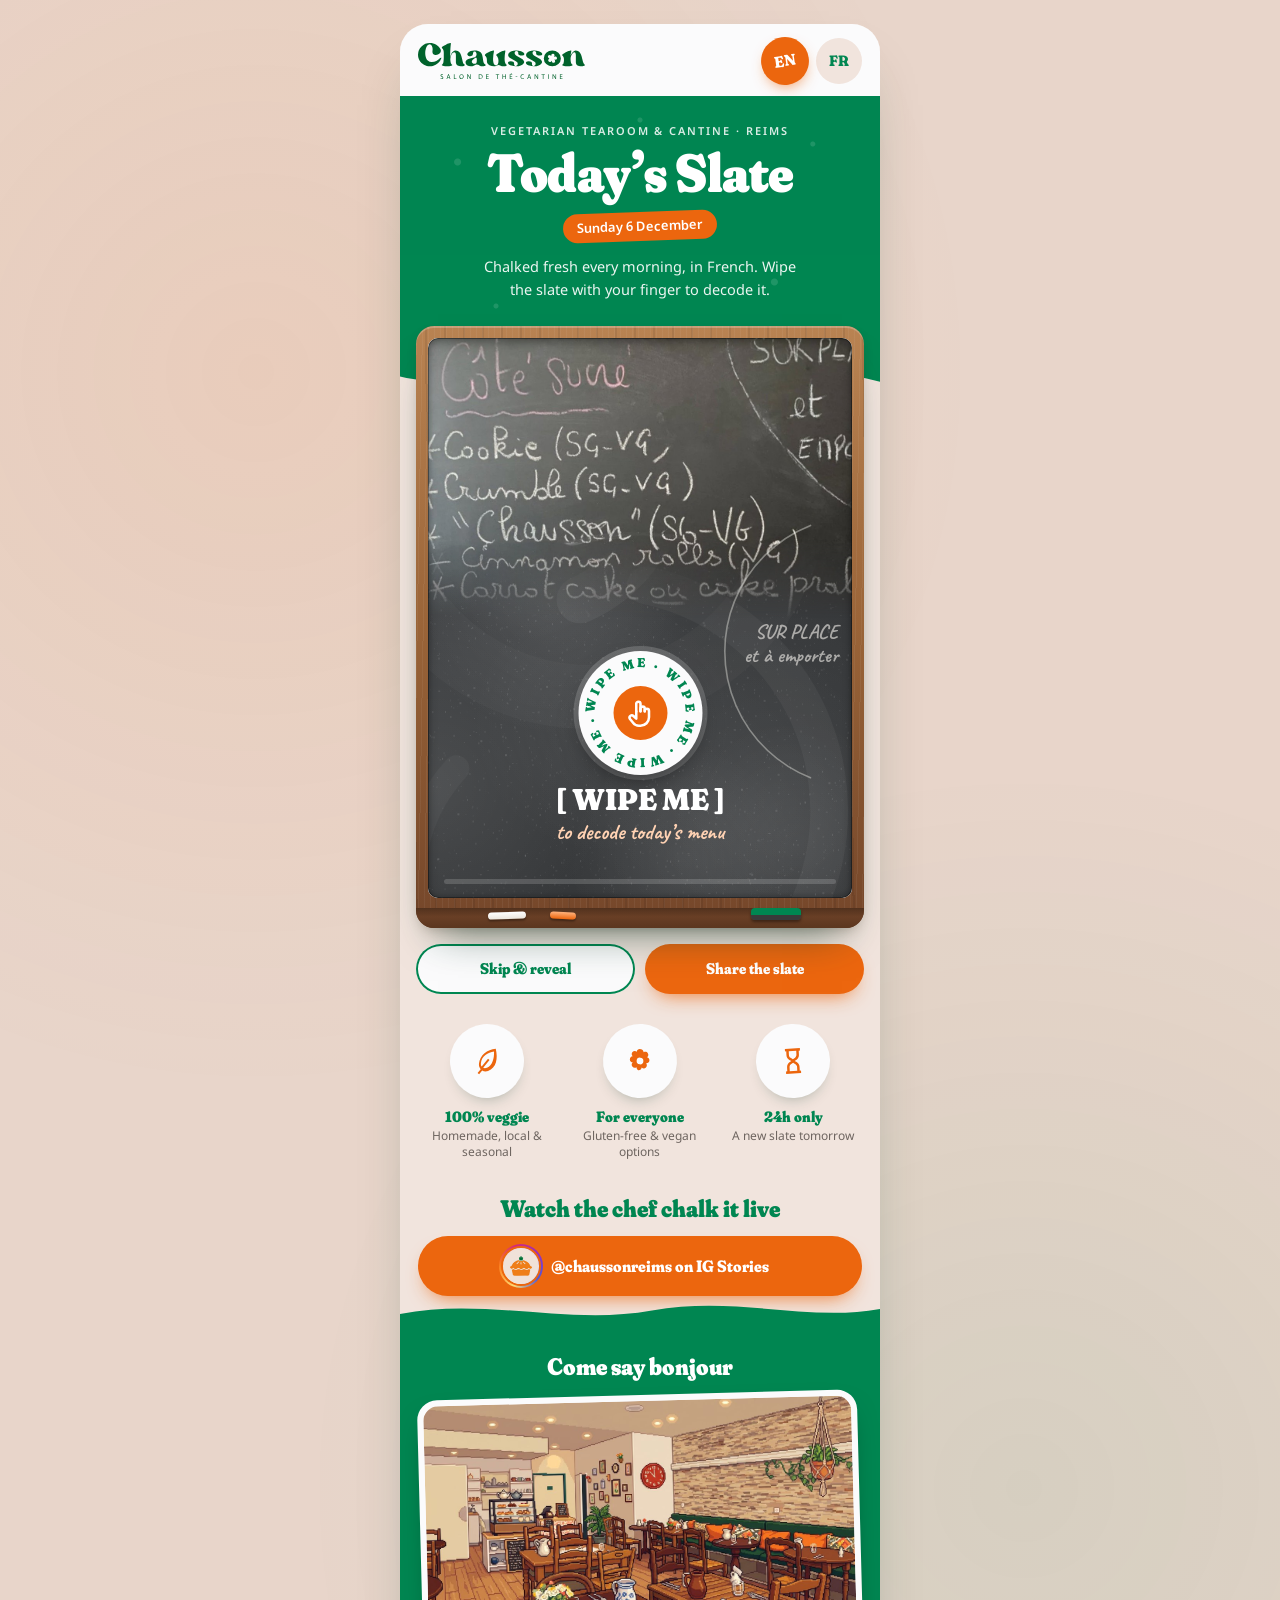
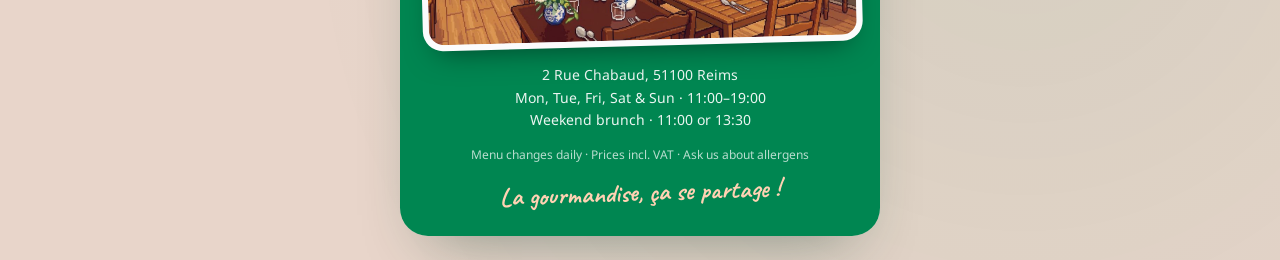
==== chausson/index.html @ 01056218 "Add files via upload" ====
<!DOCTYPE html>
<html lang="en">
<head>
    <meta charset="UTF-8">
    <meta name="viewport" content="width=device-width, initial-scale=1.0, viewport-fit=cover">
    <meta name="theme-color" content="#008651">
    <meta name="description" content="Chausson Reims — wipe the slate to decode today's handwritten vegetarian menu, in English and French.">
    <title>Chausson Reims — Chalkboard Decoder</title>

    <meta property="og:title" content="Chausson Reims — Today's Slate, Decoded">
    <meta property="og:description" content="Our menu is chalked fresh every morning. Wipe the slate to reveal it.">
    <meta property="og:type" content="website">
    <meta property="og:image" content="assets/cafe-illustration.jpg">

    <!-- SEO: tells Google this page belongs to a vegetarian café in Reims, with its menu, address and opening hours -->
    <script type="application/ld+json">
    {
        "@context": "https://schema.org",
        "@type": "CafeOrCoffeeShop",
        "name": "Chausson",
        "description": "Vegetarian tearoom and cantine in Reims. Homemade, local and seasonal food with vegan and gluten-free options. The menu changes every day.",
        "url": "https://chausson-reims.fr",
        "logo": "assets/logo-chausson.svg",
        "image": "assets/cafe-illustration.jpg",
        "servesCuisine": ["Vegetarian", "Vegan", "Gluten-free", "Brunch"],
        "address": {
            "@type": "PostalAddress",
            "streetAddress": "2 Rue Chabaud",
            "postalCode": "51100",
            "addressLocality": "Reims",
            "addressCountry": "FR"
        },
        "openingHoursSpecification": [{
            "@type": "OpeningHoursSpecification",
            "dayOfWeek": ["Monday", "Tuesday", "Friday", "Saturday", "Sunday"],
            "opens": "11:00",
            "closes": "19:00"
        }],
        "sameAs": ["https://www.instagram.com/chaussonreims/"],
        "hasMenu": {
            "@type": "Menu",
            "name": "Today's slate / L'ardoise du jour",
            "inLanguage": ["en", "fr"]
        }
    }
    </script>

    <link rel="icon" type="image/png" href="assets/favicon.png">
    <link rel="apple-touch-icon" href="assets/apple-touch-icon.png">

    <!-- Preload today's slate photo so it is ready before the first wipe -->
    <link rel="preload" as="image" href="assets/board-today.jpg">

    <!-- Fonts: Fraunces (soft, chunky retro serif — close to Chausson's display type) + Noto Sans (Chausson's body font) + Caveat (chalk handwriting) -->
    <link rel="preconnect" href="https://fonts.googleapis.com">
    <link rel="preconnect" href="https://fonts.gstatic.com" crossorigin>
    <link href="https://fonts.googleapis.com/css2?family=Caveat:wght@600;700&family=Fraunces:opsz,wght,SOFT,WONK@9..144,600..900,100,1&family=Noto+Sans:wght@400;500;600;700&display=swap" rel="stylesheet">

    <link rel="stylesheet" href="style.css">
</head>
<body>
    <main class="page" id="menu-campaign">

        <!-- ============ TOP BAR ============ -->
        <header class="topbar">
            <a class="logo" href="https://chausson-reims.fr" target="_blank" rel="noopener noreferrer">
                <img class="logo-img" src="assets/logo-chausson.svg" width="320" height="69" alt="Chausson — Salon de thé · Cantine">
            </a>

            <div class="lang-switch" role="group" aria-label="Language / Langue">
                <button type="button" class="lang-btn" data-lang="en" aria-pressed="true">EN</button>
                <button type="button" class="lang-btn" data-lang="fr" aria-pressed="false">FR</button>
            </div>
        </header>

        <!-- ============ HERO ============ -->
        <section class="hero">
            <p class="hero-kicker" data-i18n="eyebrow">Vegetarian tearoom &amp; cantine · Reims</p>
            <h1 class="hero-title" data-i18n="heroTitle">Today's Slate</h1>
            <p class="hero-date" id="today-date"></p>
            <p class="hero-text" id="board-instruction" data-i18n="instruction">
                Chalked fresh every morning, in French. Wipe the slate with your finger to decode it.
            </p>
            <svg class="hero-wave" viewBox="0 0 400 40" preserveAspectRatio="none" aria-hidden="true">
                <path d="M0 0 H400 V18 C 340 42, 270 6, 200 22 C 130 38, 60 4, 0 24 Z" fill="currentColor"/>
            </svg>
        </section>

        <!-- ============ CHALKBOARD ============ -->
        <section class="board-section" aria-labelledby="board-instruction">
            <div class="board-frame">
                <div class="scratch-container" id="scratch-container">

                    <!-- Revealed layer: digital menu (rendered in both languages by script.js) -->
                    <div class="secret-menu-content" id="secret-menu" aria-live="polite"></div>

                    <!-- Chalk layer -->
                    <canvas id="scratch-canvas" role="img" aria-label="Slate covered in handwritten French. Wipe to reveal the menu."></canvas>

                    <!-- Wipe hint: rotating sticker (same idea as Chausson's "Réservation" badge) -->
                    <div class="wipe-hint" id="wipe-hint" aria-hidden="true">
                        <div class="hint-sticker">
                            <svg class="hint-ring" viewBox="0 0 120 120">
                                <defs>
                                    <path id="ring-path" d="M60,60 m-44,0 a44,44 0 1,1 88,0 a44,44 0 1,1 -88,0"/>
                                </defs>
                                <text>
                                    <textPath href="#ring-path" startOffset="0" textLength="272" lengthAdjust="spacing" data-i18n="ringText">WIPE ME · WIPE ME · WIPE ME · </textPath>
                                </text>
                            </svg>
                            <span class="hint-finger">
                                <svg viewBox="0 0 24 24" width="34" height="34" fill="none" stroke="currentColor" stroke-width="1.8" stroke-linecap="round" stroke-linejoin="round">
                                    <path d="M9 11V5.5a1.5 1.5 0 0 1 3 0V11"/>
                                    <path d="M12 10.5V9a1.5 1.5 0 0 1 3 0v2"/>
                                    <path d="M15 10.5a1.5 1.5 0 0 1 3 0V15a6 6 0 0 1-6 6h-1.2a5 5 0 0 1-3.9-1.9L4.6 16.2a1.6 1.6 0 0 1 2.4-2.1L9 16V11"/>
                                </svg>
                            </span>
                        </div>
                        <span class="hint-main" data-i18n="hintMain">[ WIPE ME ]</span>
                        <span class="hint-sub" data-i18n="hintSub">to decode today's menu</span>
                    </div>

                    <!-- Decoded stamp -->
                    <div class="decoded-stamp" id="decoded-stamp" aria-hidden="true">
                        <span data-i18n="decoded">Decoded!</span>
                    </div>

                    <!-- Wipe progress -->
                    <div class="wipe-progress" aria-hidden="true">
                        <span class="wipe-progress-bar" id="progress-bar"></span>
                    </div>
                </div>

                <div class="chalk-tray" aria-hidden="true">
                    <span class="chalk chalk--white"></span>
                    <span class="chalk chalk--orange"></span>
                    <span class="eraser"></span>
                </div>
            </div>

            <div class="board-actions">
                <button type="button" class="btn btn-outline" id="reveal-btn" data-i18n="revealBtn">Skip &amp; reveal</button>
                <button type="button" class="btn btn-outline is-hidden" id="reset-btn" data-i18n="resetBtn">Wipe again</button>
                <button type="button" class="btn btn-orange" id="share-btn" data-i18n="shareBtn">Share the slate</button>
            </div>
        </section>

        <!-- ============ STICKERS ============ -->
        <section class="perks" aria-label="Chausson">
            <div class="perk">
                <span class="perk-badge" aria-hidden="true">
                    <svg viewBox="0 0 24 24" width="30" height="30" fill="currentColor"><path d="M20 3c-7 0-13 3.5-14.6 10.4-.5 2 .1 3.6.9 4.6L3.5 20.8l1.1 1.1 2.8-2.8c1 .8 2.6 1.4 4.6.9C18.9 18.4 21 11 20 3zm-8.6 14.4c-1.3.3-2.3.1-3-.3l5.7-5.7-1.1-1.1-5.7 5.7c-.4-.7-.6-1.7-.3-3C8.3 7.6 13.4 5.2 18.4 5c-.4 5.6-2.4 10.9-7 12.4z"/></svg>
                </span>
                <p class="perk-title" data-i18n="perk1Title">100% veggie</p>
                <p class="perk-text" data-i18n="perk1Text">Homemade, local &amp; seasonal</p>
            </div>
            <div class="perk">
                <span class="perk-badge" aria-hidden="true">
                    <svg viewBox="0 0 24 24" width="30" height="30" fill="currentColor"><path d="M12 2.5c1.3 0 2.3 1 2.4 2.3 1.1-.8 2.6-.6 3.4.5.8 1.1.6 2.5-.4 3.4 1.3.2 2.2 1.3 2.1 2.6-.1 1.3-1.2 2.3-2.5 2.2.9.9 1 2.4.1 3.4-.9 1-2.4 1.1-3.4.2 0 1.3-1.1 2.4-2.4 2.4H12c-1.3 0-2.4-1.1-2.4-2.4-1 .9-2.5.8-3.4-.2-.9-1-.8-2.5.1-3.4-1.3.1-2.4-.9-2.5-2.2-.1-1.3.8-2.4 2.1-2.6-1-.9-1.2-2.3-.4-3.4.8-1.1 2.3-1.3 3.4-.5.1-1.3 1.1-2.3 2.4-2.3H12zm0 6.8a2.7 2.7 0 1 0 0 5.4 2.7 2.7 0 0 0 0-5.4z"/></svg>
                </span>
                <p class="perk-title" data-i18n="perk2Title">For everyone</p>
                <p class="perk-text" data-i18n="perk2Text">Gluten-free &amp; vegan options</p>
            </div>
            <div class="perk">
                <span class="perk-badge" aria-hidden="true">
                    <svg viewBox="0 0 24 24" width="30" height="30" fill="currentColor"><path d="M6 2h12v2h-1v3.2c0 1.6-.8 3-2.1 3.9L13.3 12l1.6.9c1.3.9 2.1 2.3 2.1 3.9V20h1v2H6v-2h1v-3.2c0-1.6.8-3 2.1-3.9l1.6-.9-1.6-.9C7.8 10.2 7 8.8 7 7.2V4H6V2zm3 2v3.2c0 .9.5 1.7 1.2 2.2L12 10.6l1.8-1.2c.7-.5 1.2-1.3 1.2-2.2V4H9zm3 9.4-1.8 1.2c-.7.5-1.2 1.3-1.2 2.2V20h6v-3.2c0-.9-.5-1.7-1.2-2.2L12 13.4z"/></svg>
                </span>
                <p class="perk-title" data-i18n="perk3Title">24h only</p>
                <p class="perk-text" data-i18n="perk3Text">A new slate tomorrow</p>
            </div>
        </section>

        <!-- ============ INSTAGRAM CTA ============ -->
        <section class="cta">
            <h2 class="cta-title" data-i18n="ctaTitle">Watch the chef chalk it live</h2>
            <a href="https://www.instagram.com/chaussonreims/" class="btn btn-orange btn-wide instagram-link" target="_blank" rel="noopener noreferrer">
                <span class="ig-avatar" aria-hidden="true">
                    <img src="assets/chausson-pie.png" width="40" height="40" alt="">
                </span>
                <span data-i18n="igLink">@chaussonreims on IG Stories</span>
            </a>
        </section>

        <!-- ============ FOOTER ============ -->
        <footer class="footer">
            <svg class="footer-wave" viewBox="0 0 400 40" preserveAspectRatio="none" aria-hidden="true">
                <path d="M0 40 V20 C 70 0, 140 34, 210 16 C 280 -2, 340 30, 400 14 V40 Z" fill="currentColor"/>
            </svg>
            <div class="footer-inner">
                <p class="footer-title" data-i18n="visitTitle">Come say bonjour</p>
                <figure class="cafe-card">
                    <img src="assets/cafe-illustration.jpg" width="1200" height="670" loading="lazy" alt="Illustration of the Chausson dining room: wooden tables, green banquette with orange cushions, vintage crockery and a chalkboard by the counter.">
                </figure>
                <p class="footer-line">2 Rue Chabaud, 51100 Reims</p>
                <p class="footer-line" data-i18n="hours">Mon, Tue, Fri, Sat &amp; Sun · 11:00–19:00</p>
                <p class="footer-line" data-i18n="brunch">Weekend brunch · 11:00 or 13:30</p>
                <p class="footer-note" data-i18n="footnote">Menu changes daily · Prices incl. VAT · Ask us about allergens</p>
                <p class="footer-tagline" data-i18n="tagline">La gourmandise, ça se partage !</p>
            </div>
        </footer>
    </main>

    <div class="toast" id="toast" role="status" aria-live="polite"></div>

    <script src="script.js"></script>
</body>
</html>
---- chausson/style.css ----
/* =========================================================
   CHAUSSON REIMS — Chalkboard Decoder
   Visual identity matched to chausson-reims.fr:
   brand green · orange stickers · blush background ·
   chunky retro serif · wavy edges · vintage kitsch warmth
   ========================================================= */

/* ---------- Brand tokens ---------- */
:root {
    --green: #008651;          /* Chausson logo & headings */
    --green-dark: #006b41;
    --green-deep: #0d3b2a;
    --orange: #ec660e;         /* Chausson buttons & icons */
    --orange-dark: #cf540a;
    --terracotta: #c4683a;
    --blush: #f1e4dd;          /* Chausson section / footer background */
    --blush-deep: #e8d5ca;
    --cream: #fbfbfc;          /* Chausson page background */
    --paper: #fffaf6;
    --ink: #434343;            /* Chausson body text */
    --ink-soft: #6e6560;
    --line: rgba(0, 134, 81, 0.18);

    --wood-light: #b98352;
    --wood-mid: #9a6438;
    --wood-dark: #74462a;

    --font-display: "Fraunces", "Cooper Black", "Georgia", serif;
    --font-body: "Noto Sans", -apple-system, BlinkMacSystemFont, "Segoe UI", Roboto, sans-serif;
    --font-hand: "Caveat", "Segoe Script", "Bradley Hand", cursive;

    --ease-out: cubic-bezier(0.22, 1, 0.36, 1);
    --ease-bounce: cubic-bezier(0.34, 1.56, 0.64, 1);

    /* Slate height while covered: tall enough to feel like a board,
       short enough that the page can still be scrolled around it */
    --board-h: clamp(440px, 64vh, 560px);

    --safe-top: env(safe-area-inset-top, 0px);
    --safe-bottom: env(safe-area-inset-bottom, 0px);
    --safe-left: env(safe-area-inset-left, 0px);
    --safe-right: env(safe-area-inset-right, 0px);
}

/* ---------- Reset ---------- */
*,
*::before,
*::after {
    box-sizing: border-box;
    margin: 0;
    padding: 0;
}

html {
    -webkit-text-size-adjust: 100%;
    text-size-adjust: 100%;
    overflow-x: hidden;
    background: var(--blush);
}

body {
    width: 100%;
    max-width: 100%;
    min-height: 100vh;
    min-height: 100dvh;
    overflow-x: hidden;
    background: var(--blush);
    color: var(--ink);
    font-family: var(--font-body);
    font-size: 16px;
    line-height: 1.55;
    -webkit-font-smoothing: antialiased;
    -moz-osx-font-smoothing: grayscale;
    -webkit-tap-highlight-color: transparent;
}

img,
svg,
canvas {
    display: block;
    max-width: 100%;
}

button {
    font: inherit;
    color: inherit;
    background: none;
    border: none;
    cursor: pointer;
    -webkit-appearance: none;
    appearance: none;
}

a {
    color: inherit;
    text-decoration: none;
}

:focus-visible {
    outline: 3px solid var(--orange);
    outline-offset: 3px;
    border-radius: 8px;
}

/* Display type helper — Fraunces with soft, wonky retro feel */
.logo-word,
.hero-title,
.menu-heading,
.menu-item-name,
.menu-item-price,
.btn,
.perk-title,
.cta-title,
.footer-title,
.hint-main,
.featured-badge,
.decoded-stamp,
.lang-btn,
.chef-note {
    font-family: var(--font-display);
    font-variation-settings: "SOFT" 100, "WONK" 1, "opsz" 144;
}

/* ---------- Page column ---------- */
.page {
    position: relative;
    width: 100%;
    max-width: 480px;
    margin: 0 auto;
    background: var(--blush);
    overflow: hidden;
}

@media (min-width: 520px) {
    body {
        background:
            radial-gradient(circle at 20% 20%, rgba(236, 102, 14, 0.08), transparent 40%),
            radial-gradient(circle at 80% 80%, rgba(0, 134, 81, 0.08), transparent 40%),
            var(--blush-deep);
    }

    .page {
        margin: 24px auto;
        border-radius: 28px;
        box-shadow: 0 30px 60px -30px rgba(13, 59, 42, 0.45);
    }
}

/* ---------- Top bar ---------- */
.topbar {
    display: flex;
    align-items: center;
    justify-content: space-between;
    gap: 12px;
    padding:
        calc(14px + var(--safe-top))
        calc(18px + var(--safe-right))
        12px
        calc(18px + var(--safe-left));
    background: var(--cream);
}

.logo {
    display: flex;
    flex-direction: column;
    align-items: flex-start;
    line-height: 1;
}

.logo-img {
    display: block;
    width: auto;
    height: 36px;
    max-width: 62vw;
}

.logo-word {
    font-weight: 900;
    font-size: 34px;
    letter-spacing: -0.01em;
    color: var(--green);
}

.logo-tag {
    margin-top: 4px;
    padding-left: 2px;
    font-size: 9.5px;
    font-weight: 500;
    letter-spacing: 0.2em;
    text-transform: uppercase;
    color: var(--green);
}

/* Language switch — two round stickers, like Chausson's nav badges */
.lang-switch {
    display: flex;
    gap: 8px;
}

.lang-btn {
    width: 46px;
    height: 46px;
    border-radius: 50%;
    display: grid;
    place-items: center;
    font-weight: 800;
    font-size: 15px;
    color: var(--green);
    background: var(--blush);
    box-shadow: inset 0 0 0 2px transparent;
    transition: background-color 0.3s var(--ease-out), color 0.3s var(--ease-out), transform 0.3s var(--ease-bounce);
}

.lang-btn[aria-pressed="true"] {
    background: var(--orange);
    color: #fff;
    transform: rotate(-8deg) scale(1.04);
    box-shadow: 0 6px 14px -6px rgba(236, 102, 14, 0.8);
}

.lang-btn:active {
    transform: scale(0.94);
}

/* ---------- Hero (green band + wavy edge) ---------- */
.hero {
    position: relative;
    padding: 26px 24px 96px;
    background: var(--green);
    color: #fff;
    text-align: center;
}

.hero::before {
    /* soft floral confetti like the café's patterned crockery */
    content: "";
    position: absolute;
    inset: 0;
    pointer-events: none;
    opacity: 0.12;
    background-image:
        radial-gradient(circle at 12% 22%, #fff 0 3px, transparent 4px),
        radial-gradient(circle at 86% 16%, #fff 0 2px, transparent 3px),
        radial-gradient(circle at 78% 62%, #fff 0 3px, transparent 4px),
        radial-gradient(circle at 20% 70%, #fff 0 2px, transparent 3px),
        radial-gradient(circle at 50% 8%, #fff 0 2px, transparent 3px);
}

.hero-wave {
    position: absolute;
    left: 0;
    right: 0;
    bottom: -1px;
    width: 100%;
    height: 34px;
    color: var(--blush);
    transform: scaleY(-1);
}

.hero-kicker {
    position: relative;
    font-size: 11px;
    font-weight: 600;
    letter-spacing: 0.18em;
    text-transform: uppercase;
    color: rgba(255, 255, 255, 0.85);
}

.hero-title {
    position: relative;
    margin-top: 8px;
    font-weight: 900;
    font-size: clamp(40px, 12.5vw, 54px);
    line-height: 0.98;
    letter-spacing: -0.01em;
    color: #fff;
}

.hero-date {
    position: relative;
    display: inline-block;
    margin-top: 12px;
    padding: 4px 14px 5px;
    border-radius: 999px;
    background: var(--orange);
    color: #fff;
    font-size: 13px;
    font-weight: 600;
    transform: rotate(-2deg);
}

.hero-text {
    position: relative;
    max-width: 320px;
    margin: 14px auto 0;
    font-size: 14.5px;
    line-height: 1.55;
    color: rgba(255, 255, 255, 0.92);
}

/* ---------- Board section ---------- */
.board-section {
    position: relative;
    z-index: 2;
    margin-top: -70px;
    padding: 0 calc(16px + var(--safe-right)) 0 calc(16px + var(--safe-left));
    display: flex;
    flex-direction: column;
    gap: 16px;
}

/* ===== Wooden slate frame (warm, vintage) ===== */
.board-frame {
    position: relative;
    padding: 12px 12px 0;
    border-radius: 18px;
    background-color: var(--wood-mid);
    background-image:
        repeating-linear-gradient(91deg,
            rgba(255, 255, 255, 0.05) 0px,
            rgba(255, 255, 255, 0.05) 1px,
            transparent 1px,
            transparent 6px),
        repeating-linear-gradient(89deg,
            rgba(0, 0, 0, 0.08) 0px,
            rgba(0, 0, 0, 0.08) 2px,
            transparent 2px,
            transparent 19px),
        linear-gradient(180deg, var(--wood-light) 0%, var(--wood-mid) 50%, var(--wood-dark) 100%);
    box-shadow:
        0 26px 40px -22px rgba(13, 59, 42, 0.6),
        0 6px 14px -6px rgba(74, 40, 20, 0.35),
        inset 0 2px 0 rgba(255, 255, 255, 0.22),
        inset 0 -2px 0 rgba(0, 0, 0, 0.2);
}

.scratch-container {
    position: relative;
    width: 100%;
    height: var(--board-h);
    border-radius: 10px;
    overflow: hidden;
    isolation: isolate;
    background: var(--paper);
    -webkit-user-select: none;
    user-select: none;
    -webkit-touch-callout: none;
}

/* Inner bevel — above the canvas so the slate looks recessed */
.scratch-container::after {
    content: "";
    position: absolute;
    inset: 0;
    z-index: 5;
    pointer-events: none;
    border-radius: inherit;
    box-shadow:
        inset 0 0 0 1px rgba(0, 0, 0, 0.35),
        inset 0 4px 10px rgba(0, 0, 0, 0.35),
        inset 0 -2px 6px rgba(0, 0, 0, 0.18);
}

/* After the reveal, the slate grows to show the whole menu */
.scratch-container.is-expanded {
    height: auto;
}

#scratch-canvas {
    position: absolute;
    inset: 0;
    z-index: 2;
    width: 100%;
    height: 100%;
    touch-action: none;           /* critical: no page scroll while wiping */
    -ms-touch-action: none;
    cursor: grab;
    transition: opacity 0.7s var(--ease-out);
}

#scratch-canvas:active {
    cursor: grabbing;
}

/* Chalk tray */
.chalk-tray {
    position: relative;
    height: 20px;
    margin: 10px -12px 0;
    border-radius: 0 0 18px 18px;
    background:
        linear-gradient(180deg, rgba(0, 0, 0, 0.3) 0%, rgba(0, 0, 0, 0) 45%),
        linear-gradient(180deg, var(--wood-dark) 0%, #5b361f 100%);
}

.chalk {
    position: absolute;
    top: 4px;
    height: 7px;
    border-radius: 4px;
    box-shadow: 0 2px 2px rgba(0, 0, 0, 0.35);
}

.chalk--white {
    left: 16%;
    width: 38px;
    background: linear-gradient(180deg, #ffffff, #ebe6dd);
    transform: rotate(-2deg);
}

.chalk--orange {
    left: 30%;
    width: 26px;
    background: linear-gradient(180deg, #ffb27c, var(--orange));
    transform: rotate(3deg);
}

.eraser {
    position: absolute;
    right: 14%;
    top: 0;
    width: 50px;
    height: 12px;
    border-radius: 4px;
    background: linear-gradient(180deg, var(--green) 0 55%, #3a3a3a 55% 100%);
    box-shadow: 0 2px 3px rgba(0, 0, 0, 0.4);
}

/* ===== Revealed layer: the digital menu ===== */
.secret-menu-content {
    position: relative;
    z-index: 1;
    display: grid;
    min-height: 100%;
    padding: 24px 18px 30px;
    background-color: var(--paper);
    background-image:
        radial-gradient(circle at 0% 0%, rgba(236, 102, 14, 0.1), transparent 40%),
        radial-gradient(circle at 100% 100%, rgba(0, 134, 81, 0.1), transparent 45%);
}

/* Both languages share one grid cell → board height never jumps on toggle */
.menu-panel {
    grid-area: 1 / 1;
    display: flex;
    flex-direction: column;
    visibility: hidden;
    opacity: 0;
    transition: opacity 0.35s ease, visibility 0s linear 0.35s;
}

.menu-panel.is-active {
    visibility: visible;
    opacity: 1;
    transition: opacity 0.35s ease, visibility 0s;
}

.menu-head {
    text-align: center;
    margin-bottom: 16px;
}

.menu-pie {
    display: block;
    width: 56px;
    height: 56px;
    margin: 0 auto 8px;
    border-radius: 50%;
    transform: rotate(-6deg);
}

.menu-heading {
    font-weight: 900;
    font-size: 26px;
    line-height: 1.1;
    color: var(--green);
}

.menu-kicker {
    margin-top: 4px;
    font-size: 12px;
    font-weight: 500;
    letter-spacing: 0.14em;
    text-transform: uppercase;
    color: var(--ink-soft);
}

.menu-list {
    list-style: none;
    display: flex;
    flex-direction: column;
}

.menu-item {
    padding: 13px 2px;
    border-top: 1.5px dashed var(--line);
}

.menu-item:first-child {
    border-top: none;
}

/* Chef's pick — a blush card with an orange sticker */
.menu-item.is-featured {
    position: relative;
    padding: 18px 16px 15px;
    margin: 8px 0 6px;
    border-radius: 18px;
    background: var(--blush);
    border: none;
}

.menu-item.is-featured + .menu-item {
    border-top: none;
}

.featured-badge {
    position: absolute;
    top: -11px;
    left: 14px;
    display: inline-flex;
    align-items: center;
    gap: 5px;
    padding: 4px 12px 5px;
    border-radius: 999px;
    background: var(--orange);
    color: #fff;
    font-weight: 800;
    font-size: 12.5px;
    transform: rotate(-3deg);
    box-shadow: 0 4px 10px -4px rgba(236, 102, 14, 0.8);
}

.menu-row {
    display: flex;
    align-items: baseline;
    justify-content: space-between;
    gap: 12px;
}

.menu-item-name {
    flex: 1 1 auto;
    min-width: 0;
    font-weight: 800;
    font-size: 17px;
    line-height: 1.25;
    color: var(--green);
    overflow-wrap: anywhere;
}

.menu-item.is-featured .menu-item-name {
    font-size: 19px;
}

.menu-item-price {
    flex: 0 0 auto;
    font-weight: 800;
    font-size: 17px;
    color: var(--orange);
    white-space: nowrap;
}

.menu-item-desc {
    margin-top: 4px;
    font-size: 13.5px;
    line-height: 1.45;
    color: var(--ink-soft);
}

.menu-tags {
    display: flex;
    flex-wrap: wrap;
    gap: 6px;
    margin-top: 8px;
}

.tag {
    padding: 2px 10px 3px;
    border-radius: 999px;
    font-size: 11px;
    font-weight: 600;
    background: rgba(0, 134, 81, 0.1);
    color: var(--green-dark);
}

.menu-item.is-featured .tag {
    background: rgba(255, 255, 255, 0.75);
}

.tag--vegan {
    background: var(--green);
    color: #fff;
}

.menu-item.is-featured .tag--vegan {
    background: var(--green);
}

.tag--gf {
    background: rgba(236, 102, 14, 0.12);
    color: var(--orange-dark);
}

/* "Slate code" legend — decodes the abbreviations chalked on the real board */
.menu-legend {
    margin-top: 16px;
    padding: 12px 14px;
    border-radius: 14px;
    border: 1.5px dashed rgba(236, 102, 14, 0.45);
    background: rgba(236, 102, 14, 0.05);
}

.legend-title {
    font-family: var(--font-display);
    font-variation-settings: "SOFT" 100, "WONK" 1, "opsz" 144;
    font-weight: 800;
    font-size: 14px;
    color: var(--orange-dark);
    margin-bottom: 4px;
}

.legend-row {
    display: flex;
    align-items: baseline;
    gap: 8px;
    font-size: 13px;
    line-height: 1.5;
    color: var(--ink);
}

.legend-code {
    flex: 0 0 auto;
    min-width: 30px;
    font-family: var(--font-hand);
    font-weight: 700;
    font-size: 20px;
    line-height: 1;
    color: var(--green);
}

.menu-service {
    margin-top: 12px;
    text-align: center;
    font-size: 12px;
    font-weight: 600;
    letter-spacing: 0.14em;
    text-transform: uppercase;
    color: var(--ink-soft);
}

.chef-note {
    margin-top: 18px;
    padding: 16px 12px 4px;
    border-top: 1.5px dashed var(--line);
    text-align: center;
    font-style: italic;
    font-weight: 700;
    font-size: 21px;
    line-height: 1.2;
    color: var(--green);
}

.chef-note small {
    display: block;
    margin-top: 6px;
    font-family: var(--font-body);
    font-style: normal;
    font-size: 11px;
    font-weight: 600;
    letter-spacing: 0.16em;
    text-transform: uppercase;
    color: var(--ink-soft);
}

/* Menu entrance once fully revealed */
.scratch-container.is-revealed .menu-panel.is-active .menu-item,
.scratch-container.is-revealed .menu-panel.is-active .chef-note {
    animation: itemIn 0.6s var(--ease-out) both;
}

.scratch-container.is-revealed .menu-panel.is-active .menu-item:nth-child(1) { animation-delay: 0.05s; }
.scratch-container.is-revealed .menu-panel.is-active .menu-item:nth-child(2) { animation-delay: 0.12s; }
.scratch-container.is-revealed .menu-panel.is-active .menu-item:nth-child(3) { animation-delay: 0.19s; }
.scratch-container.is-revealed .menu-panel.is-active .menu-item:nth-child(4) { animation-delay: 0.26s; }
.scratch-container.is-revealed .menu-panel.is-active .menu-item:nth-child(5) { animation-delay: 0.33s; }
.scratch-container.is-revealed .menu-panel.is-active .chef-note { animation-delay: 0.4s; }

/* ===== Wipe hint: rotating sticker + pulsing label ===== */
.wipe-hint {
    position: absolute;
    top: 44%;
    left: 50%;
    z-index: 3;
    display: flex;
    flex-direction: column;
    align-items: center;
    gap: 10px;
    width: max-content;
    max-width: 90%;
    text-align: center;
    pointer-events: none;         /* touches pass straight through to the canvas */
    transform: translate(-50%, -50%);
    transition: opacity 0.4s ease, transform 0.45s var(--ease-out);
}

.hint-sticker {
    position: relative;
    width: 124px;
    height: 124px;
    border-radius: 50%;
    background: var(--cream);
    box-shadow:
        0 12px 26px -8px rgba(0, 0, 0, 0.55),
        0 0 0 5px rgba(251, 251, 252, 0.18);
    animation: stickerPulse 2.2s ease-in-out infinite;
    will-change: transform;
}

.hint-ring {
    position: absolute;
    inset: 0;
    width: 100%;
    height: 100%;
    animation: spin 14s linear infinite;
}

.hint-ring text {
    font-family: var(--font-display);
    font-variation-settings: "SOFT" 100, "WONK" 1, "opsz" 144;
    font-weight: 900;
    font-size: 12.5px;
    letter-spacing: 0.06em;
    fill: var(--green);
}

.hint-finger {
    position: absolute;
    top: 50%;
    left: 50%;
    width: 54px;
    height: 54px;
    margin: -27px 0 0 -27px;
    display: grid;
    place-items: center;
    border-radius: 50%;
    background: var(--orange);
    color: #fff;
    animation: fingerSwipe 2.2s ease-in-out infinite;
}

.hint-main {
    font-weight: 900;
    font-size: 30px;
    line-height: 1;
    color: #fff;
    animation: chalkGlow 2.2s ease-in-out infinite;
    will-change: transform, opacity;
}

.hint-sub {
    margin-top: -4px;
    font-family: var(--font-hand);
    font-weight: 700;
    font-size: 22px;
    line-height: 1;
    color: #ffd2b3;
}

/* With a real slate photo on top, the hint sits in the lower half */
.scratch-container.has-photo .wipe-hint {
    top: 73%;
}

.scratch-container.is-scratching .wipe-hint,
.scratch-container.is-revealed .wipe-hint {
    opacity: 0;
    transform: translate(-50%, -50%) scale(0.85);
}

/* ===== Decoded stamp (round sticker) ===== */
.decoded-stamp {
    position: absolute;
    top: 8px;
    left: 8px;
    z-index: 4;
    width: 56px;
    height: 56px;
    display: grid;
    place-items: center;
    padding: 6px;
    border-radius: 50%;
    background: var(--green);
    color: #fff;
    font-weight: 900;
    font-size: 10.5px;
    line-height: 1.05;
    text-align: center;
    box-shadow: 0 0 0 3px var(--paper), 0 0 0 5px var(--green), 0 8px 18px -6px rgba(0, 0, 0, 0.4);
    opacity: 0;
    transform: rotate(12deg) scale(1.8);
    pointer-events: none;
}

.scratch-container.is-revealed .decoded-stamp {
    animation: stampIn 0.6s 0.35s var(--ease-out) forwards;
}

/* ===== Wipe progress ===== */
.wipe-progress {
    position: absolute;
    left: 16px;
    right: 16px;
    bottom: 14px;
    z-index: 4;
    height: 5px;
    border-radius: 5px;
    background: rgba(255, 255, 255, 0.16);
    overflow: hidden;
    pointer-events: none;
    transition: opacity 0.4s ease;
}

.wipe-progress-bar {
    display: block;
    width: 100%;
    height: 100%;
    border-radius: inherit;
    background: linear-gradient(90deg, var(--orange), #ffb27c);
    transform: scaleX(0);
    transform-origin: left center;
    transition: transform 0.25s ease-out;
}

.scratch-container.is-revealed .wipe-progress {
    opacity: 0;
}

.scratch-container.is-revealed #scratch-canvas {
    opacity: 0;
    pointer-events: none;
}

/* ---------- Buttons (Chausson-style chunky pills) ---------- */
.board-actions {
    display: flex;
    gap: 10px;
}

.btn {
    flex: 1 1 0;
    display: inline-flex;
    align-items: center;
    justify-content: center;
    gap: 8px;
    min-height: 50px;
    padding: 12px 16px;
    border-radius: 999px;
    font-weight: 800;
    font-size: 15.5px;
    line-height: 1.15;
    text-align: center;
    transition: transform 0.2s var(--ease-bounce), background-color 0.25s ease, box-shadow 0.25s ease;
}

.btn:active {
    transform: scale(0.96);
}

.btn-orange {
    background: var(--orange);
    color: #fff;
    box-shadow: 0 10px 20px -10px rgba(236, 102, 14, 0.9);
}

.btn-orange:hover {
    background: var(--orange-dark);
}

.btn-outline {
    background: var(--cream);
    color: var(--green);
    box-shadow: inset 0 0 0 2px var(--green);
}

.btn-wide {
    width: 100%;
    flex: none;
}

.is-hidden {
    display: none;
}

/* ---------- Perks (round stickers, like Chausson's nav) ---------- */
.perks {
    display: grid;
    grid-template-columns: repeat(3, minmax(0, 1fr));
    gap: 8px;
    padding: 30px calc(14px + var(--safe-right)) 6px calc(14px + var(--safe-left));
}

.perk {
    display: flex;
    flex-direction: column;
    align-items: center;
    text-align: center;
}

.perk-badge {
    width: 74px;
    height: 74px;
    display: grid;
    place-items: center;
    border-radius: 50%;
    background: var(--cream);
    color: var(--orange);
    box-shadow: 0 8px 16px -10px rgba(13, 59, 42, 0.45);
}

.perk:nth-child(1) .perk-badge { transform: rotate(-6deg); }
.perk:nth-child(2) .perk-badge { transform: rotate(4deg); }
.perk:nth-child(3) .perk-badge { transform: rotate(-3deg); }

.perk-title {
    margin-top: 10px;
    font-weight: 900;
    font-size: 15px;
    line-height: 1.15;
    color: var(--green);
}

.perk-text {
    margin-top: 3px;
    font-size: 12px;
    line-height: 1.35;
    color: var(--ink-soft);
}

/* ---------- Instagram CTA ---------- */
.cta {
    padding: 28px calc(18px + var(--safe-right)) 34px calc(18px + var(--safe-left));
    text-align: center;
}

.cta-title {
    margin-bottom: 14px;
    font-weight: 900;
    font-size: 24px;
    line-height: 1.15;
    color: var(--green);
}

.instagram-link {
    min-height: 60px;
    padding: 8px 20px 8px 8px;
    font-size: 16.5px;
}

/* Avatar with the Instagram story ring — same as the café's real IG avatar */
.ig-avatar {
    flex: 0 0 auto;
    width: 44px;
    height: 44px;
    padding: 2px;
    border-radius: 50%;
    background: conic-gradient(from 200deg, #feda75, #fa7e1e, #d62976, #962fbf, #4f5bd5, #feda75);
}

.ig-avatar img {
    width: 100%;
    height: 100%;
    border-radius: 50%;
    border: 2px solid var(--orange);
    object-fit: cover;
}

/* ---------- Footer (green, wavy top) ---------- */
.footer {
    position: relative;
    background: var(--green);
    color: #fff;
    text-align: center;
}

.footer-wave {
    position: absolute;
    left: 0;
    right: 0;
    top: -33px;
    width: 100%;
    height: 34px;
    color: var(--green);
}

.footer-inner {
    padding: 18px calc(20px + var(--safe-right)) calc(30px + var(--safe-bottom)) calc(20px + var(--safe-left));
}

.footer-title {
    margin-bottom: 10px;
    font-weight: 900;
    font-size: 24px;
    color: #fff;
}

.cafe-card {
    margin: 4px auto 18px;
    padding: 6px;
    border-radius: 20px;
    background: var(--cream);
    transform: rotate(-1.5deg);
    box-shadow: 0 14px 30px -14px rgba(0, 0, 0, 0.5);
}

.cafe-card img {
    display: block;
    width: 100%;
    height: auto;
    border-radius: 15px;
}

.footer-line {
    font-size: 14px;
    line-height: 1.6;
    color: rgba(255, 255, 255, 0.92);
}

.footer-note {
    margin-top: 14px;
    font-size: 12px;
    color: rgba(255, 255, 255, 0.72);
}

.footer-tagline {
    margin-top: 16px;
    font-family: var(--font-hand);
    font-weight: 700;
    font-size: 26px;
    line-height: 1;
    color: #ffd2b3;
    transform: rotate(-2deg);
}

/* ---------- Toast ---------- */
.toast {
    position: fixed;
    left: 50%;
    bottom: calc(24px + var(--safe-bottom));
    z-index: 50;
    max-width: calc(100% - 40px);
    padding: 12px 20px;
    border-radius: 999px;
    background: var(--green);
    color: #fff;
    font-size: 14px;
    font-weight: 600;
    box-shadow: 0 12px 30px rgba(13, 59, 42, 0.4);
    opacity: 0;
    pointer-events: none;
    transform: translate(-50%, 16px);
    transition: opacity 0.3s ease, transform 0.35s var(--ease-out);
}

.toast.is-visible {
    opacity: 1;
    transform: translate(-50%, 0);
}

/* ---------- Keyframes ---------- */
@keyframes stickerPulse {
    0%, 100% { transform: scale(1); }
    50%      { transform: scale(1.07); }
}

@keyframes spin {
    to { transform: rotate(360deg); }
}

@keyframes chalkGlow {
    0%, 100% {
        transform: scale(1);
        opacity: 0.85;
        text-shadow: 0 0 4px rgba(255, 255, 255, 0.2);
    }
    50% {
        transform: scale(1.08);
        opacity: 1;
        text-shadow: 0 0 14px rgba(255, 255, 255, 0.6), 0 0 26px rgba(236, 102, 14, 0.55);
    }
}

@keyframes fingerSwipe {
    0%, 100% { transform: translateX(-6px) rotate(-14deg); }
    50%      { transform: translateX(6px) rotate(10deg); }
}

@keyframes stampIn {
    0%   { opacity: 0; transform: rotate(12deg) scale(1.8); }
    60%  { opacity: 1; transform: rotate(-6deg) scale(0.94); }
    100% { opacity: 1; transform: rotate(-10deg) scale(1); }
}

@keyframes itemIn {
    from { opacity: 0; transform: translateY(8px); }
    to   { opacity: 1; transform: translateY(0); }
}

/* ---------- Small phones (iPhone SE / 320px) ---------- */
@media (max-width: 359px) {
    :root { --board-h: clamp(400px, 62vh, 500px); }
    .logo-img { height: 30px; }
    .lang-btn { width: 40px; height: 40px; font-size: 14px; }
    .hero { padding-left: 18px; padding-right: 18px; }
    .board-section { padding-left: 10px; padding-right: 10px; }
    .board-frame { padding: 9px 9px 0; }
    .chalk-tray { margin: 8px -9px 0; }
    .secret-menu-content { padding: 22px 14px 26px; }
    .menu-heading { font-size: 23px; }
    .menu-item-name { font-size: 15.5px; }
    .menu-item.is-featured .menu-item-name { font-size: 17px; }
    .hint-sticker { width: 108px; height: 108px; }
    .hint-main { font-size: 26px; }
    .btn { font-size: 14px; padding: 12px 10px; }
    .perk-badge { width: 64px; height: 64px; }
    .perk-title { font-size: 13.5px; }
}

/* Small viewport units: the board won't resize when the mobile toolbar hides */
@supports (height: 1svh) {
    :root { --board-h: clamp(440px, 64svh, 560px); }
}

@media (max-width: 359px) and (min-height: 0) {
    @supports (height: 1svh) {
        :root { --board-h: clamp(400px, 62svh, 500px); }
    }
}

/* ---------- Accessibility: reduced motion ---------- */
@media (prefers-reduced-motion: reduce) {
    *,
    *::before,
    *::after {
        animation-duration: 0.01ms !important;
        animation-iteration-count: 1 !important;
        transition-duration: 0.01ms !important;
    }
}
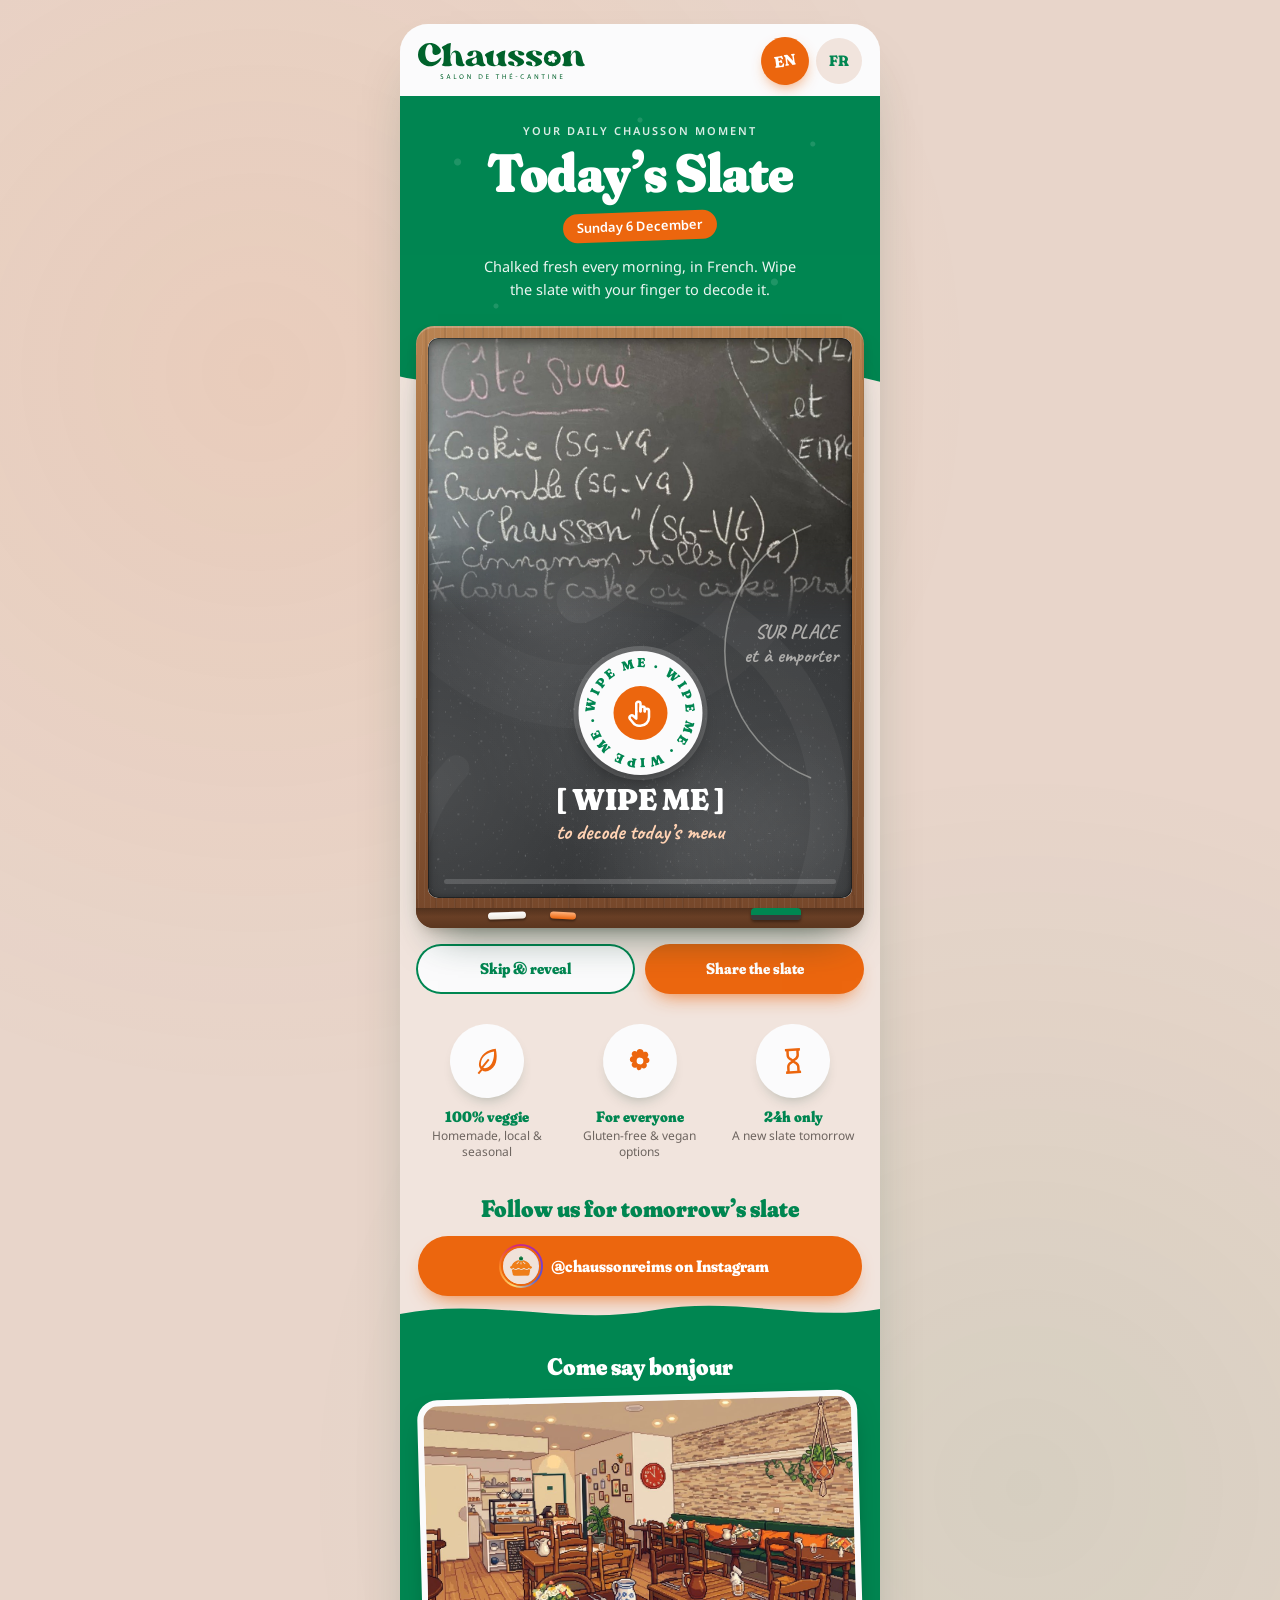
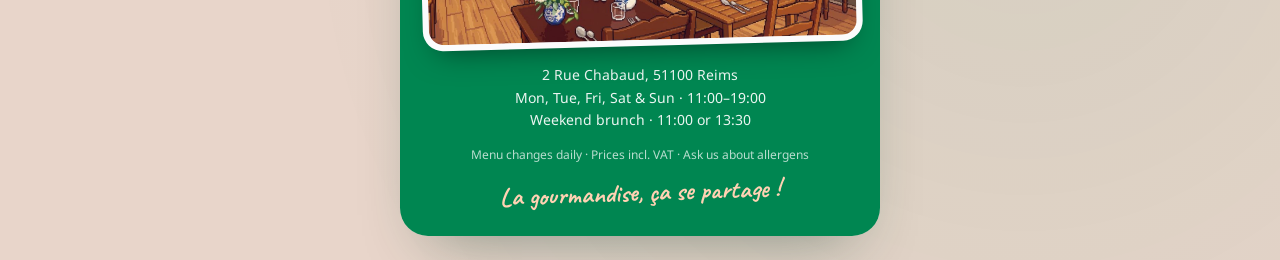
==== commit c324dd15: "Add files via upload" ====
--- a/chausson/index.html
+++ b/chausson/index.html
@@ -5,7 +5,7 @@
     <meta name="viewport" content="width=device-width, initial-scale=1.0, viewport-fit=cover">
     <meta name="theme-color" content="#008651">
     <meta name="description" content="Chausson Reims — wipe the slate to decode today's handwritten vegetarian menu, in English and French.">
-    <title>Chausson Reims — Chalkboard Decoder</title>
+    <title>Your Daily Chausson Moment — Chausson Reims</title>
 
     <meta property="og:title" content="Chausson Reims — Today's Slate, Decoded">
     <meta property="og:description" content="Our menu is chalked fresh every morning. Wipe the slate to reveal it.">
@@ -75,7 +75,7 @@
 
         <!-- ============ HERO ============ -->
         <section class="hero">
-            <p class="hero-kicker" data-i18n="eyebrow">Vegetarian tearoom &amp; cantine · Reims</p>
+            <p class="hero-kicker" data-i18n="eyebrow">Your Daily Chausson Moment</p>
             <h1 class="hero-title" data-i18n="heroTitle">Today's Slate</h1>
             <p class="hero-date" id="today-date"></p>
             <p class="hero-text" id="board-instruction" data-i18n="instruction">
@@ -172,12 +172,12 @@
 
         <!-- ============ INSTAGRAM CTA ============ -->
         <section class="cta">
-            <h2 class="cta-title" data-i18n="ctaTitle">Watch the chef chalk it live</h2>
+            <h2 class="cta-title" data-i18n="ctaTitle">Follow us for tomorrow’s slate</h2>
             <a href="https://www.instagram.com/chaussonreims/" class="btn btn-orange btn-wide instagram-link" target="_blank" rel="noopener noreferrer">
                 <span class="ig-avatar" aria-hidden="true">
                     <img src="assets/chausson-pie.png" width="40" height="40" alt="">
                 </span>
-                <span data-i18n="igLink">@chaussonreims on IG Stories</span>
+                <span data-i18n="igLink">@chaussonreims on Instagram</span>
             </a>
         </section>
 
--- a/chausson/style.css
+++ b/chausson/style.css
@@ -55,6 +55,7 @@
     -webkit-text-size-adjust: 100%;
     text-size-adjust: 100%;
     overflow-x: hidden;
+    overscroll-behavior: none;    /* no rubber-band bounce or pull-to-refresh while wiping */
     background: var(--blush);
 }
 
@@ -355,6 +356,7 @@
     z-index: 5;
     pointer-events: none;
     border-radius: inherit;
+    transform: translateZ(0);     /* own layer: the shadow isn't redrawn on every stroke */
     box-shadow:
         inset 0 0 0 1px rgba(0, 0, 0, 0.35),
         inset 0 4px 10px rgba(0, 0, 0, 0.35),
@@ -374,6 +376,10 @@
     height: 100%;
     touch-action: none;           /* critical: no page scroll while wiping */
     -ms-touch-action: none;
+    -webkit-user-select: none;
+    user-select: none;
+    -webkit-tap-highlight-color: transparent;
+    transform: translateZ(0);     /* own GPU layer: wiping doesn't repaint the frame */
     cursor: grab;
     transition: opacity 0.7s var(--ease-out);
 }
